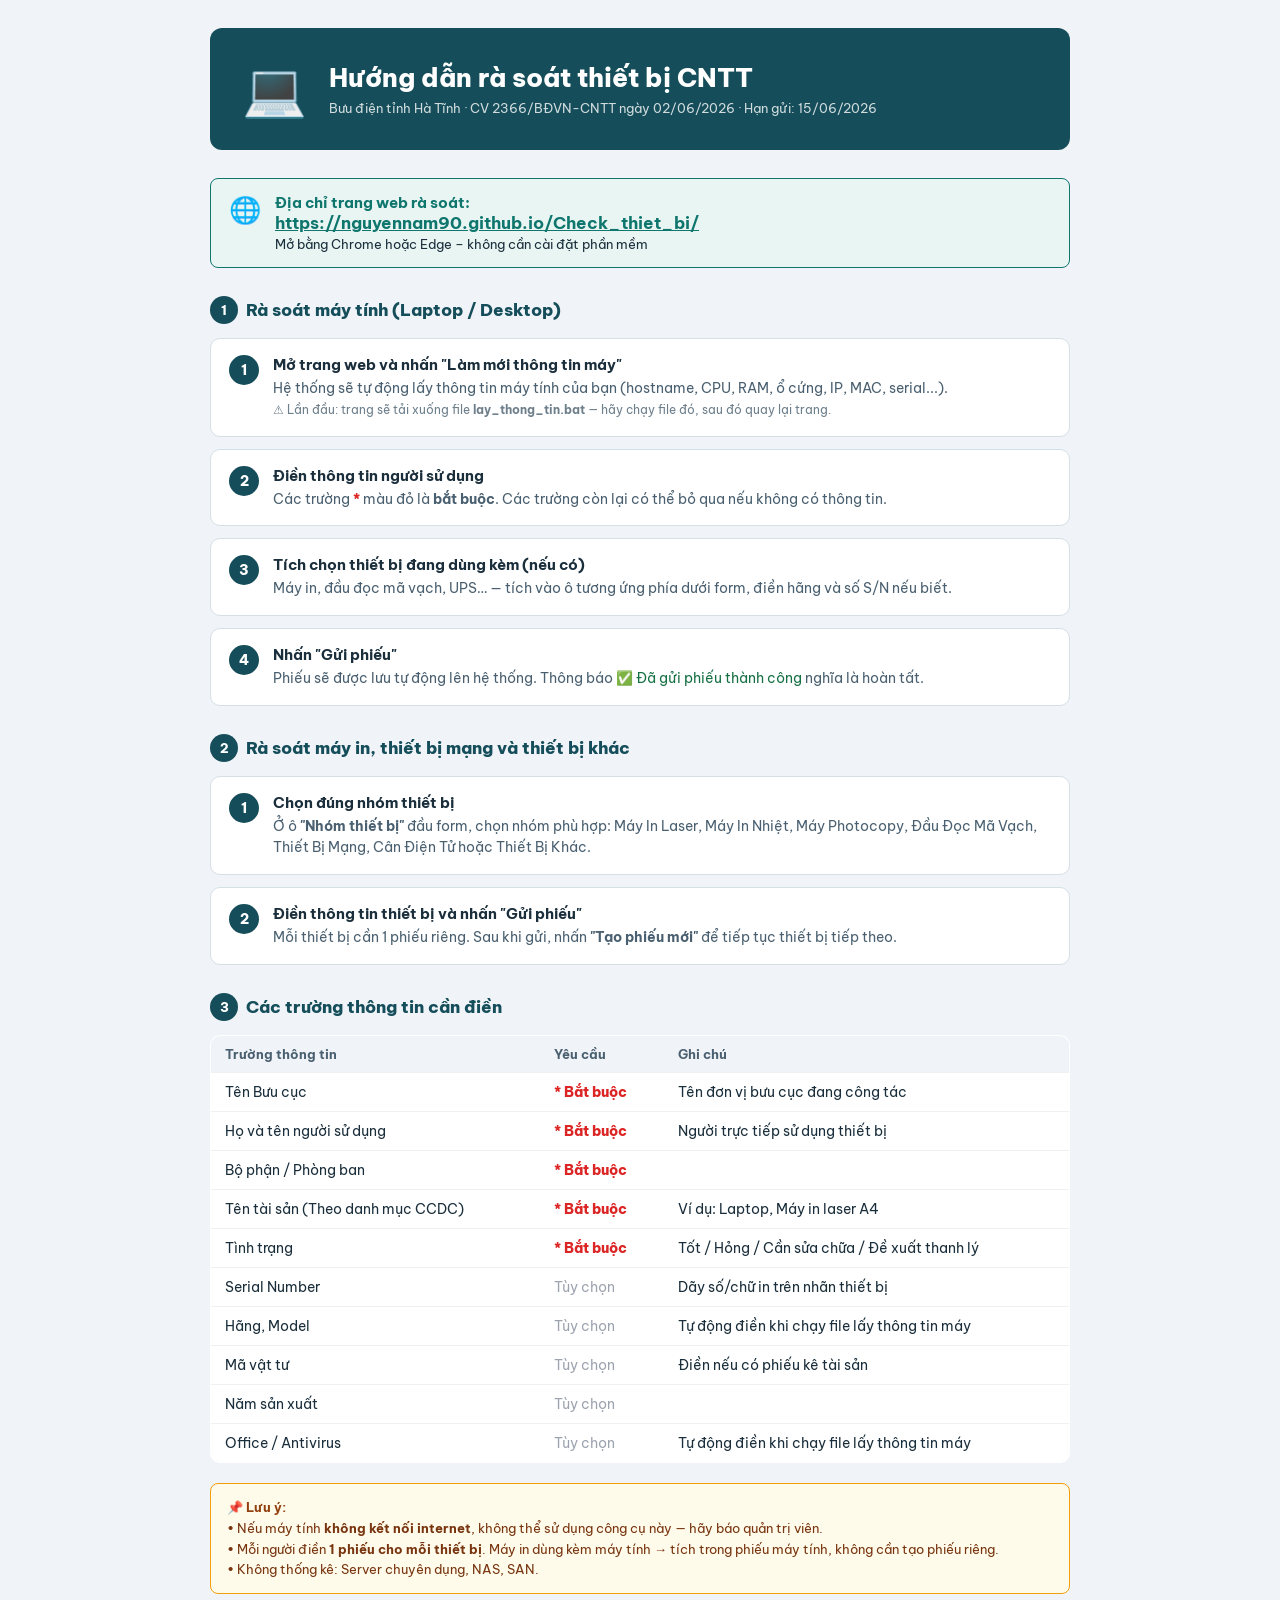
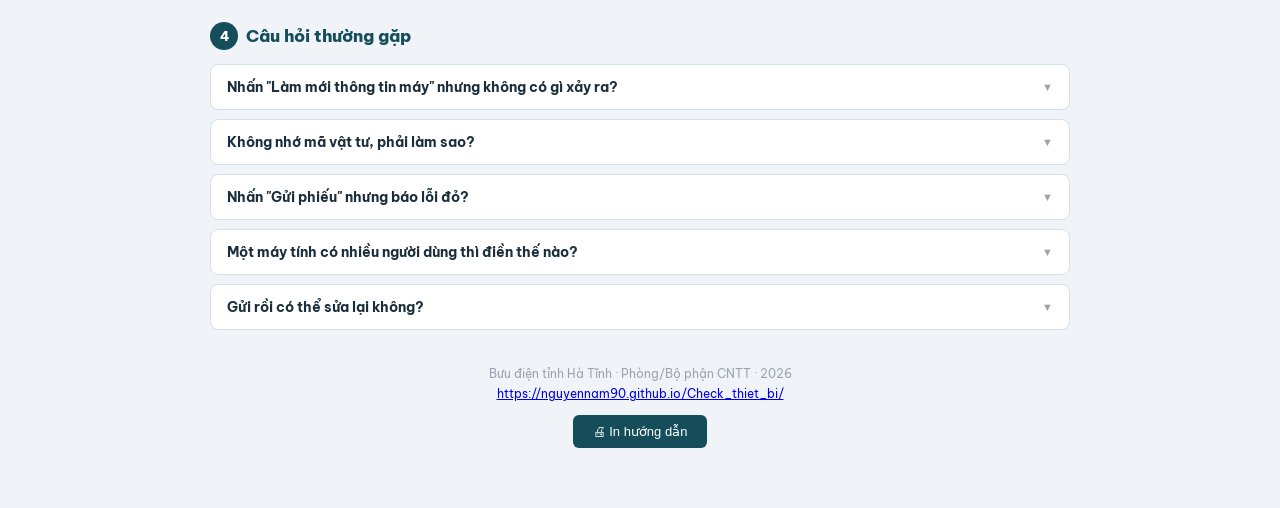
==== static/huong_dan.html @ 69546952 "Cap nhat: bo Bat buoc Mavattv/Namsanxuat/Office, them validation, them trang huong dan" ====
<!DOCTYPE html>
<html lang="vi">
<head>
<meta charset="utf-8"/>
<meta name="viewport" content="width=device-width,initial-scale=1"/>
<title>Hướng dẫn rà soát thiết bị CNTT – Bưu điện tỉnh Hà Tĩnh</title>
<style>
  @import url('https://fonts.googleapis.com/css2?family=Be+Vietnam+Pro:wght@400;600;700;800&display=swap');
  *{box-sizing:border-box;margin:0;padding:0}
  body{font-family:'Be Vietnam Pro',Arial,sans-serif;background:#f0f4f8;color:#1a2e3b;font-size:15px}
  .page{max-width:900px;margin:0 auto;padding:28px 20px 60px}

  /* Header */
  .hdr{background:#154e5a;color:#fff;border-radius:12px;padding:28px 32px;margin-bottom:28px;display:flex;align-items:center;gap:22px}
  .hdr-icon{font-size:52px;flex:0 0 auto}
  .hdr h1{font-size:26px;font-weight:800;line-height:1.2}
  .hdr p{margin-top:6px;opacity:.8;font-size:13px}

  /* Alert box */
  .alert{border-radius:8px;padding:14px 18px;margin-bottom:22px;display:flex;gap:14px;align-items:flex-start}
  .alert-url{background:#e8f5f3;border:1.5px solid #0f766e}
  .alert-url .icon{font-size:26px}
  .alert-url strong{color:#0f766e;font-size:15px}
  .alert-url a{color:#0f766e;font-weight:700;font-size:17px;word-break:break-all}

  /* Steps */
  h2{font-size:17px;font-weight:800;margin:28px 0 14px;color:#154e5a;display:flex;align-items:center;gap:8px}
  h2::before{content:attr(data-n);display:inline-flex;align-items:center;justify-content:center;
    width:28px;height:28px;border-radius:50%;background:#154e5a;color:#fff;font-size:13px;flex:0 0 auto}

  .steps{display:grid;gap:12px}
  .step{background:#fff;border:1px solid #d4dfe6;border-radius:10px;padding:16px 18px;
        display:flex;align-items:flex-start;gap:14px}
  .step-num{flex:0 0 auto;width:30px;height:30px;border-radius:50%;background:#154e5a;
             color:#fff;font-weight:800;font-size:14px;display:flex;align-items:center;justify-content:center}
  .step-body strong{font-size:15px;font-weight:700;display:block;margin-bottom:4px}
  .step-body p,.step-body small{color:#4a6070;font-size:13.5px;line-height:1.55}
  .step-body small{font-size:12px;opacity:.8}

  /* Required table */
  table{width:100%;border-collapse:collapse;background:#fff;border-radius:10px;overflow:hidden;
        border:1px solid #d4dfe6;margin-top:4px}
  th{background:#f0f4f8;padding:10px 14px;text-align:left;font-size:13px;color:#4a6070}
  td{padding:10px 14px;border-top:1px solid #edf1f4;font-size:13.5px;vertical-align:top}
  .req{color:#dc2626;font-weight:800} /* bắt buộc */
  .opt{color:#9ca3af}               /* tùy chọn */

  /* Note */
  .note{background:#fffbeb;border:1.5px solid #f59e0b;border-radius:8px;padding:13px 16px;
        margin-top:20px;font-size:13px;line-height:1.6;color:#78350f}
  .note strong{color:#92400e}

  /* FAQ */
  details{background:#fff;border:1px solid #d4dfe6;border-radius:8px;margin-bottom:9px;overflow:hidden}
  summary{padding:13px 16px;font-weight:700;cursor:pointer;font-size:14px;list-style:none;
          display:flex;justify-content:space-between;align-items:center}
  summary::after{content:'▼';font-size:11px;color:#9ca3af}
  details[open] summary::after{content:'▲'}
  details p{padding:4px 16px 14px;color:#4a6070;font-size:13.5px;line-height:1.6}

  /* Footer */
  .footer{margin-top:36px;text-align:center;font-size:12px;color:#9ca3af}

  @media print{body{background:#fff}.page{padding:0}
    .hdr{border-radius:0}.no-print{display:none}}
</style>
</head>
<body>
<div class="page">

  <!-- Header -->
  <div class="hdr">
    <div class="hdr-icon">💻</div>
    <div>
      <h1>Hướng dẫn rà soát thiết bị CNTT</h1>
      <p>Bưu điện tỉnh Hà Tĩnh · CV 2366/BĐVN-CNTT ngày 02/06/2026 · Hạn gửi: 15/06/2026</p>
    </div>
  </div>

  <!-- URL Box -->
  <div class="alert alert-url">
    <div class="icon">🌐</div>
    <div>
      <strong>Địa chỉ trang web rà soát:</strong><br>
      <a href="https://nguyennam90.github.io/Check_thiet_bi/" target="_blank">
        https://nguyennam90.github.io/Check_thiet_bi/
      </a><br>
      <small>Mở bằng Chrome hoặc Edge – không cần cài đặt phần mềm</small>
    </div>
  </div>

  <!-- PHẦN 1: Máy tính -->
  <h2 data-n="1">Rà soát máy tính (Laptop / Desktop)</h2>
  <div class="steps">

    <div class="step">
      <div class="step-num">1</div>
      <div class="step-body">
        <strong>Mở trang web và nhấn "Làm mới thông tin máy"</strong>
        <p>Hệ thống sẽ tự động lấy thông tin máy tính của bạn (hostname, CPU, RAM, ổ cứng, IP, MAC, serial...).</p>
        <small>⚠ Lần đầu: trang sẽ tải xuống file <b>lay_thong_tin.bat</b> — hãy chạy file đó, sau đó quay lại trang.</small>
      </div>
    </div>

    <div class="step">
      <div class="step-num">2</div>
      <div class="step-body">
        <strong>Điền thông tin người sử dụng</strong>
        <p>Các trường <span class="req">*</span> màu đỏ là <b>bắt buộc</b>. Các trường còn lại có thể bỏ qua nếu không có thông tin.</p>
      </div>
    </div>

    <div class="step">
      <div class="step-num">3</div>
      <div class="step-body">
        <strong>Tích chọn thiết bị đang dùng kèm (nếu có)</strong>
        <p>Máy in, đầu đọc mã vạch, UPS… — tích vào ô tương ứng phía dưới form, điền hãng và số S/N nếu biết.</p>
      </div>
    </div>

    <div class="step">
      <div class="step-num">4</div>
      <div class="step-body">
        <strong>Nhấn "Gửi phiếu"</strong>
        <p>Phiếu sẽ được lưu tự động lên hệ thống. Thông báo <span style="color:#167044">✅ Đã gửi phiếu thành công</span> nghĩa là hoàn tất.</p>
      </div>
    </div>

  </div>

  <!-- PHẦN 2: Thiết bị khác -->
  <h2 data-n="2">Rà soát máy in, thiết bị mạng và thiết bị khác</h2>
  <div class="steps">

    <div class="step">
      <div class="step-num">1</div>
      <div class="step-body">
        <strong>Chọn đúng nhóm thiết bị</strong>
        <p>Ở ô <b>"Nhóm thiết bị"</b> đầu form, chọn nhóm phù hợp: Máy In Laser, Máy In Nhiệt, Máy Photocopy, Đầu Đọc Mã Vạch, Thiết Bị Mạng, Cân Điện Tử hoặc Thiết Bị Khác.</p>
      </div>
    </div>

    <div class="step">
      <div class="step-num">2</div>
      <div class="step-body">
        <strong>Điền thông tin thiết bị và nhấn "Gửi phiếu"</strong>
        <p>Mỗi thiết bị cần 1 phiếu riêng. Sau khi gửi, nhấn <b>"Tạo phiếu mới"</b> để tiếp tục thiết bị tiếp theo.</p>
      </div>
    </div>

  </div>

  <!-- Bảng trường bắt buộc -->
  <h2 data-n="3">Các trường thông tin cần điền</h2>
  <table>
    <tr><th>Trường thông tin</th><th>Yêu cầu</th><th>Ghi chú</th></tr>
    <tr><td>Tên Bưu cục</td><td><span class="req">* Bắt buộc</span></td><td>Tên đơn vị bưu cục đang công tác</td></tr>
    <tr><td>Họ và tên người sử dụng</td><td><span class="req">* Bắt buộc</span></td><td>Người trực tiếp sử dụng thiết bị</td></tr>
    <tr><td>Bộ phận / Phòng ban</td><td><span class="req">* Bắt buộc</span></td><td></td></tr>
    <tr><td>Tên tài sản (Theo danh mục CCDC)</td><td><span class="req">* Bắt buộc</span></td><td>Ví dụ: Laptop, Máy in laser A4</td></tr>
    <tr><td>Tình trạng</td><td><span class="req">* Bắt buộc</span></td><td>Tốt / Hỏng / Cần sửa chữa / Đề xuất thanh lý</td></tr>
    <tr><td>Serial Number</td><td><span class="opt">Tùy chọn</span></td><td>Dãy số/chữ in trên nhãn thiết bị</td></tr>
    <tr><td>Hãng, Model</td><td><span class="opt">Tùy chọn</span></td><td>Tự động điền khi chạy file lấy thông tin máy</td></tr>
    <tr><td>Mã vật tư</td><td><span class="opt">Tùy chọn</span></td><td>Điền nếu có phiếu kê tài sản</td></tr>
    <tr><td>Năm sản xuất</td><td><span class="opt">Tùy chọn</span></td><td></td></tr>
    <tr><td>Office / Antivirus</td><td><span class="opt">Tùy chọn</span></td><td>Tự động điền khi chạy file lấy thông tin máy</td></tr>
  </table>

  <!-- Lưu ý -->
  <div class="note">
    <strong>📌 Lưu ý:</strong><br>
    • Nếu máy tính <b>không kết nối internet</b>, không thể sử dụng công cụ này — hãy báo quản trị viên.<br>
    • Mỗi người điền <b>1 phiếu cho mỗi thiết bị</b>. Máy in dùng kèm máy tính → tích trong phiếu máy tính, không cần tạo phiếu riêng.<br>
    • Không thống kê: Server chuyên dụng, NAS, SAN.
  </div>

  <!-- FAQ -->
  <h2 data-n="4">Câu hỏi thường gặp</h2>

  <details>
    <summary>Nhấn "Làm mới thông tin máy" nhưng không có gì xảy ra?</summary>
    <p>Trang sẽ tải xuống file <b>lay_thong_tin.bat</b>. Hãy mở thư mục Downloads, chạy file đó. Nếu Windows hỏi xác nhận, chọn <b>"Run anyway"</b>. Sau khi chạy xong, quay lại trang và nhấn nút một lần nữa.</p>
  </details>

  <details>
    <summary>Không nhớ mã vật tư, phải làm sao?</summary>
    <p>Trường <b>Mã vật tư</b> <b>không bắt buộc</b>. Bạn có thể để trống và tiếp tục gửi phiếu bình thường.</p>
  </details>

  <details>
    <summary>Nhấn "Gửi phiếu" nhưng báo lỗi đỏ?</summary>
    <p>Kiểm tra lại các trường có dấu <span class="req">*</span> — đảm bảo đã điền đầy đủ. Nếu vẫn lỗi, liên hệ quản trị viên để kiểm tra token ghi dữ liệu.</p>
  </details>

  <details>
    <summary>Một máy tính có nhiều người dùng thì điền thế nào?</summary>
    <p>Chỉ điền thông tin người <b>chính</b> đang sử dụng máy hiện tại. Nếu máy dùng chung nhưng không có người phụ trách, ghi <b>"Dùng chung"</b> ở ô Họ và tên.</p>
  </details>

  <details>
    <summary>Gửi rồi có thể sửa lại không?</summary>
    <p>Liên hệ quản trị viên CNTT để được sửa phiếu đã gửi.</p>
  </details>

  <!-- Footer -->
  <div class="footer no-print">
    <p>Bưu điện tỉnh Hà Tĩnh · Phòng/Bộ phận CNTT · 2026</p>
    <p style="margin-top:5px"><a href="https://nguyennam90.github.io/Check_thiet_bi/" target="_blank">https://nguyennam90.github.io/Check_thiet_bi/</a></p>
    <button onclick="window.print()" style="margin-top:14px;padding:9px 20px;background:#154e5a;color:#fff;border:0;border-radius:6px;cursor:pointer;font-size:13px">🖨 In hướng dẫn</button>
  </div>

</div>
</body>
</html>
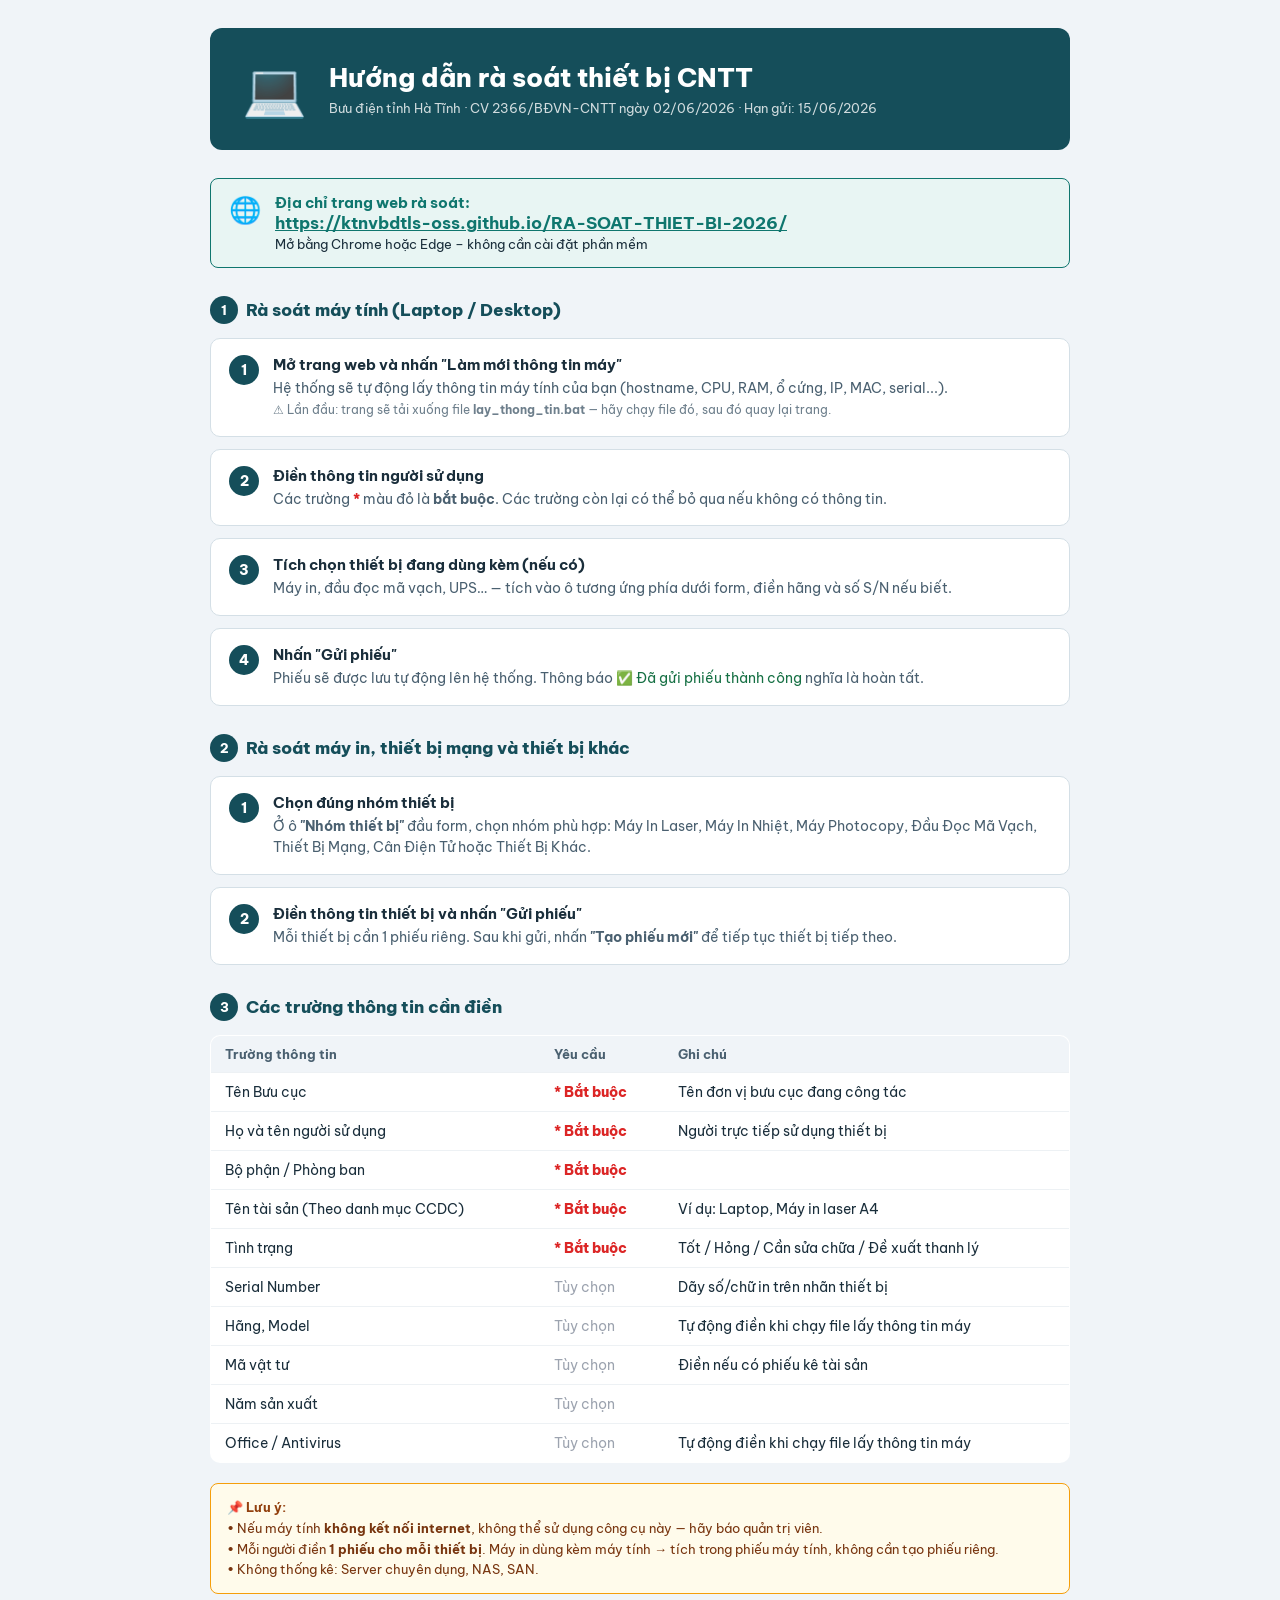
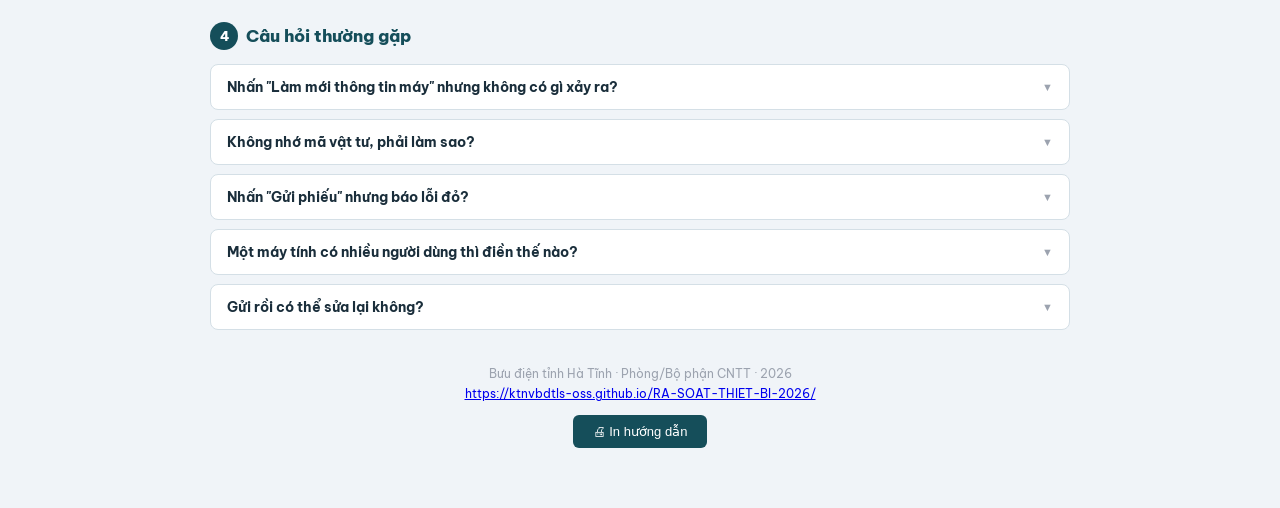
==== commit 34466c22: "Update huong_dan.html" ====
--- a/static/huong_dan.html
+++ b/static/huong_dan.html
@@ -82,8 +82,8 @@
     <div class="icon">🌐</div>
     <div>
       <strong>Địa chỉ trang web rà soát:</strong><br>
-      <a href="https://nguyennam90.github.io/Check_thiet_bi/" target="_blank">
-        https://nguyennam90.github.io/Check_thiet_bi/
+      <a href="https://ktnvbdtls-oss.github.io/RA-SOAT-THIET-BI-2026/" target="_blank">
+        https://ktnvbdtls-oss.github.io/RA-SOAT-THIET-BI-2026/
       </a><br>
       <small>Mở bằng Chrome hoặc Edge – không cần cài đặt phần mềm</small>
     </div>
@@ -205,7 +205,7 @@
   <!-- Footer -->
   <div class="footer no-print">
     <p>Bưu điện tỉnh Hà Tĩnh · Phòng/Bộ phận CNTT · 2026</p>
-    <p style="margin-top:5px"><a href="https://nguyennam90.github.io/Check_thiet_bi/" target="_blank">https://nguyennam90.github.io/Check_thiet_bi/</a></p>
+    <p style="margin-top:5px"><a href="https://ktnvbdtls-oss.github.io/RA-SOAT-THIET-BI-2026/" target="_blank">https://ktnvbdtls-oss.github.io/RA-SOAT-THIET-BI-2026/</a></p>
     <button onclick="window.print()" style="margin-top:14px;padding:9px 20px;background:#154e5a;color:#fff;border:0;border-radius:6px;cursor:pointer;font-size:13px">🖨 In hướng dẫn</button>
   </div>
 
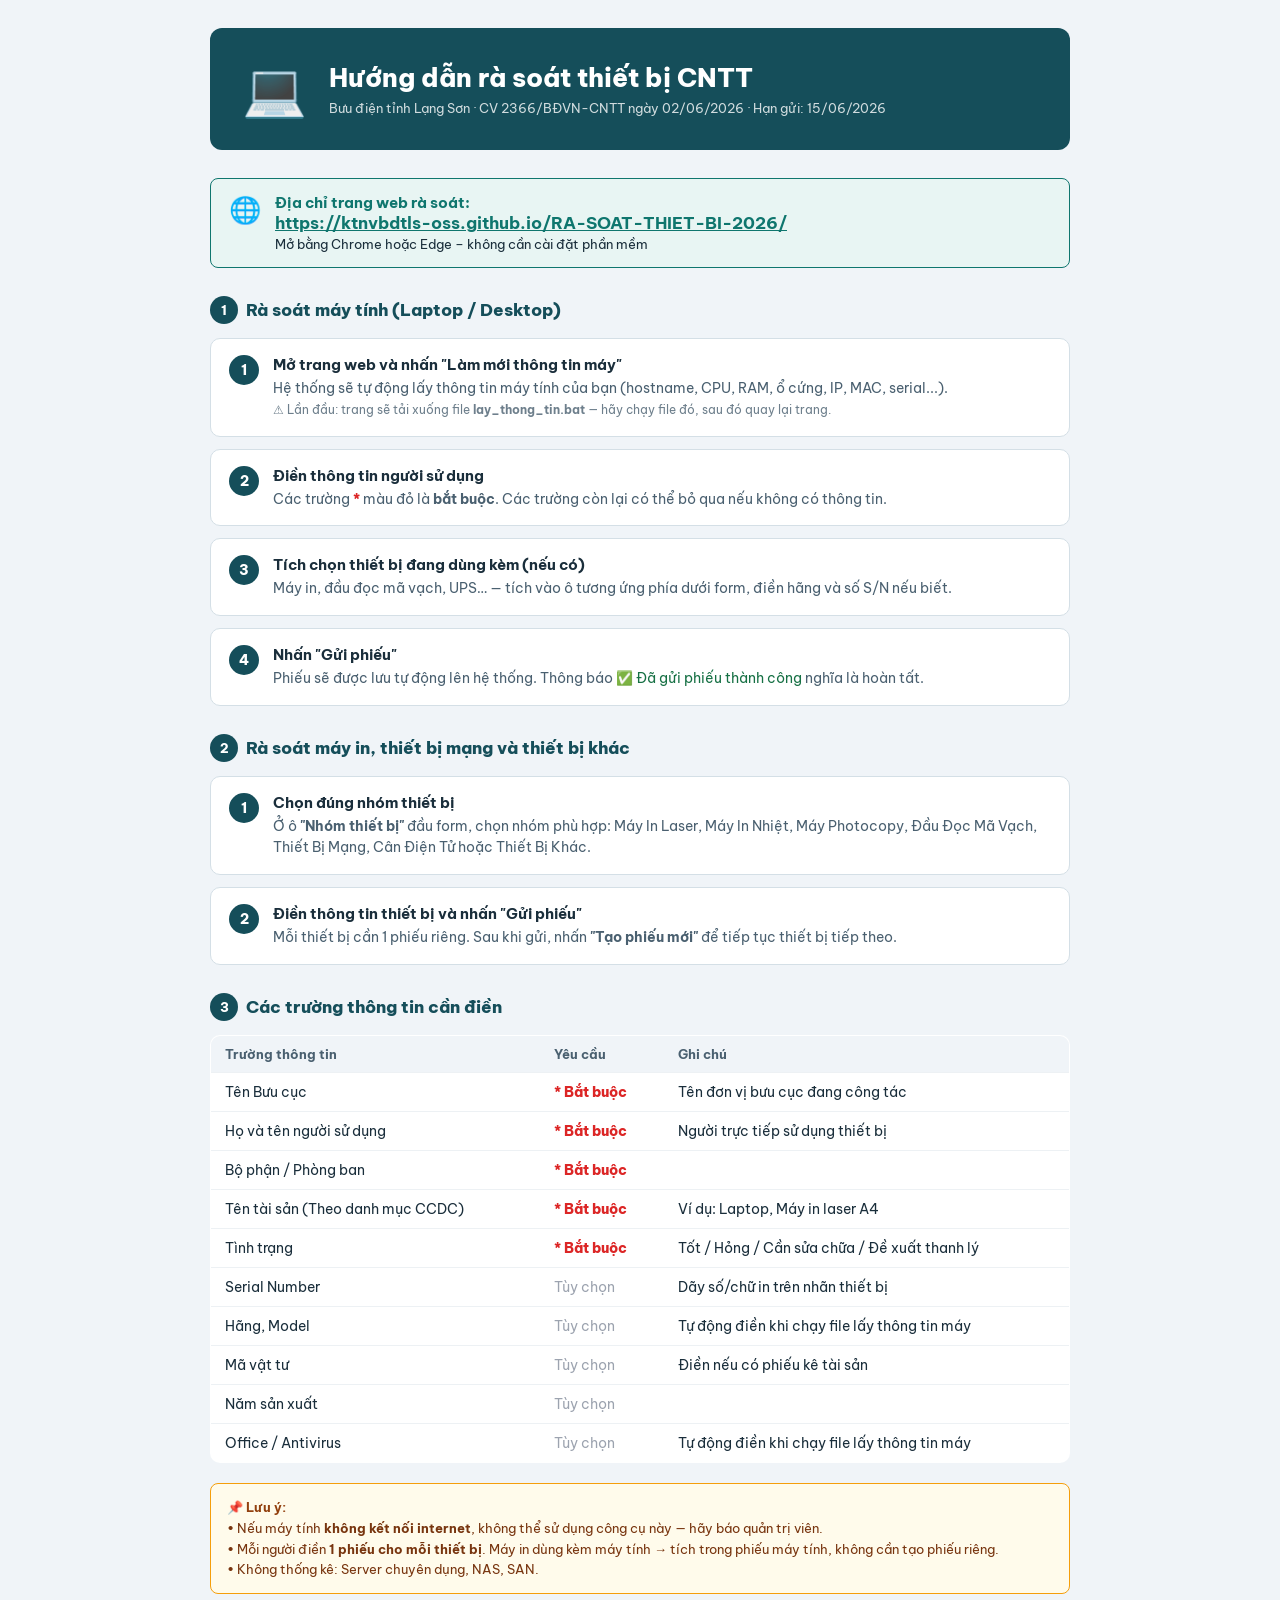
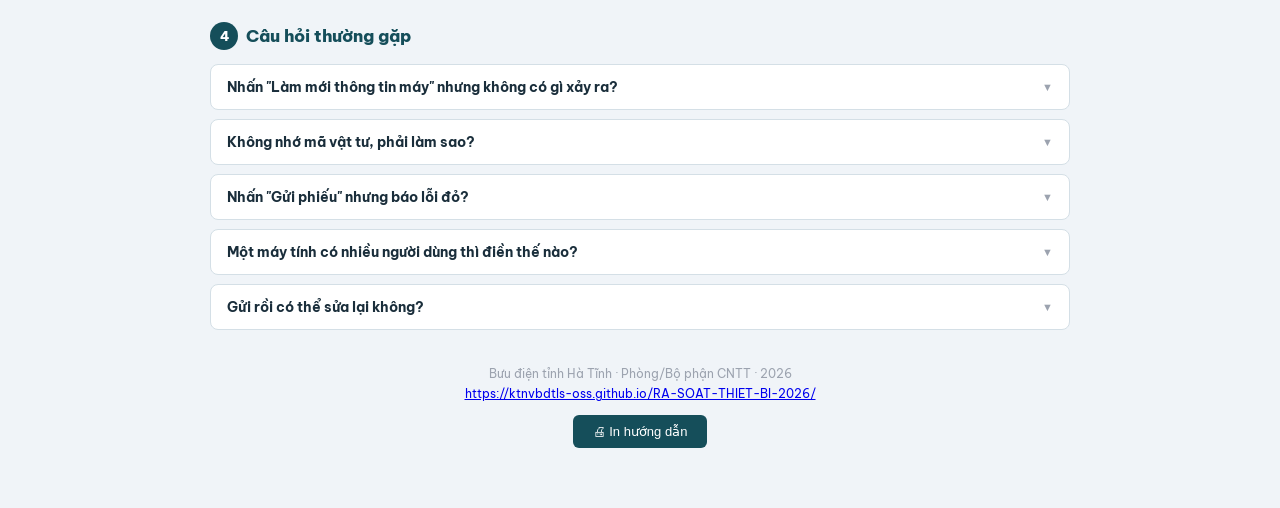
==== commit 55f5aaf5: "Update huong_dan.html" ====
--- a/static/huong_dan.html
+++ b/static/huong_dan.html
@@ -3,7 +3,7 @@
 <head>
 <meta charset="utf-8"/>
 <meta name="viewport" content="width=device-width,initial-scale=1"/>
-<title>Hướng dẫn rà soát thiết bị CNTT – Bưu điện tỉnh Hà Tĩnh</title>
+<title>Hướng dẫn rà soát thiết bị CNTT – Bưu điện tỉnh Lạng Sơn</title>
 <style>
   @import url('https://fonts.googleapis.com/css2?family=Be+Vietnam+Pro:wght@400;600;700;800&display=swap');
   *{box-sizing:border-box;margin:0;padding:0}
@@ -73,7 +73,7 @@
     <div class="hdr-icon">💻</div>
     <div>
       <h1>Hướng dẫn rà soát thiết bị CNTT</h1>
-      <p>Bưu điện tỉnh Hà Tĩnh · CV 2366/BĐVN-CNTT ngày 02/06/2026 · Hạn gửi: 15/06/2026</p>
+      <p>Bưu điện tỉnh Lạng Sơn · CV 2366/BĐVN-CNTT ngày 02/06/2026 · Hạn gửi: 15/06/2026</p>
     </div>
   </div>
 
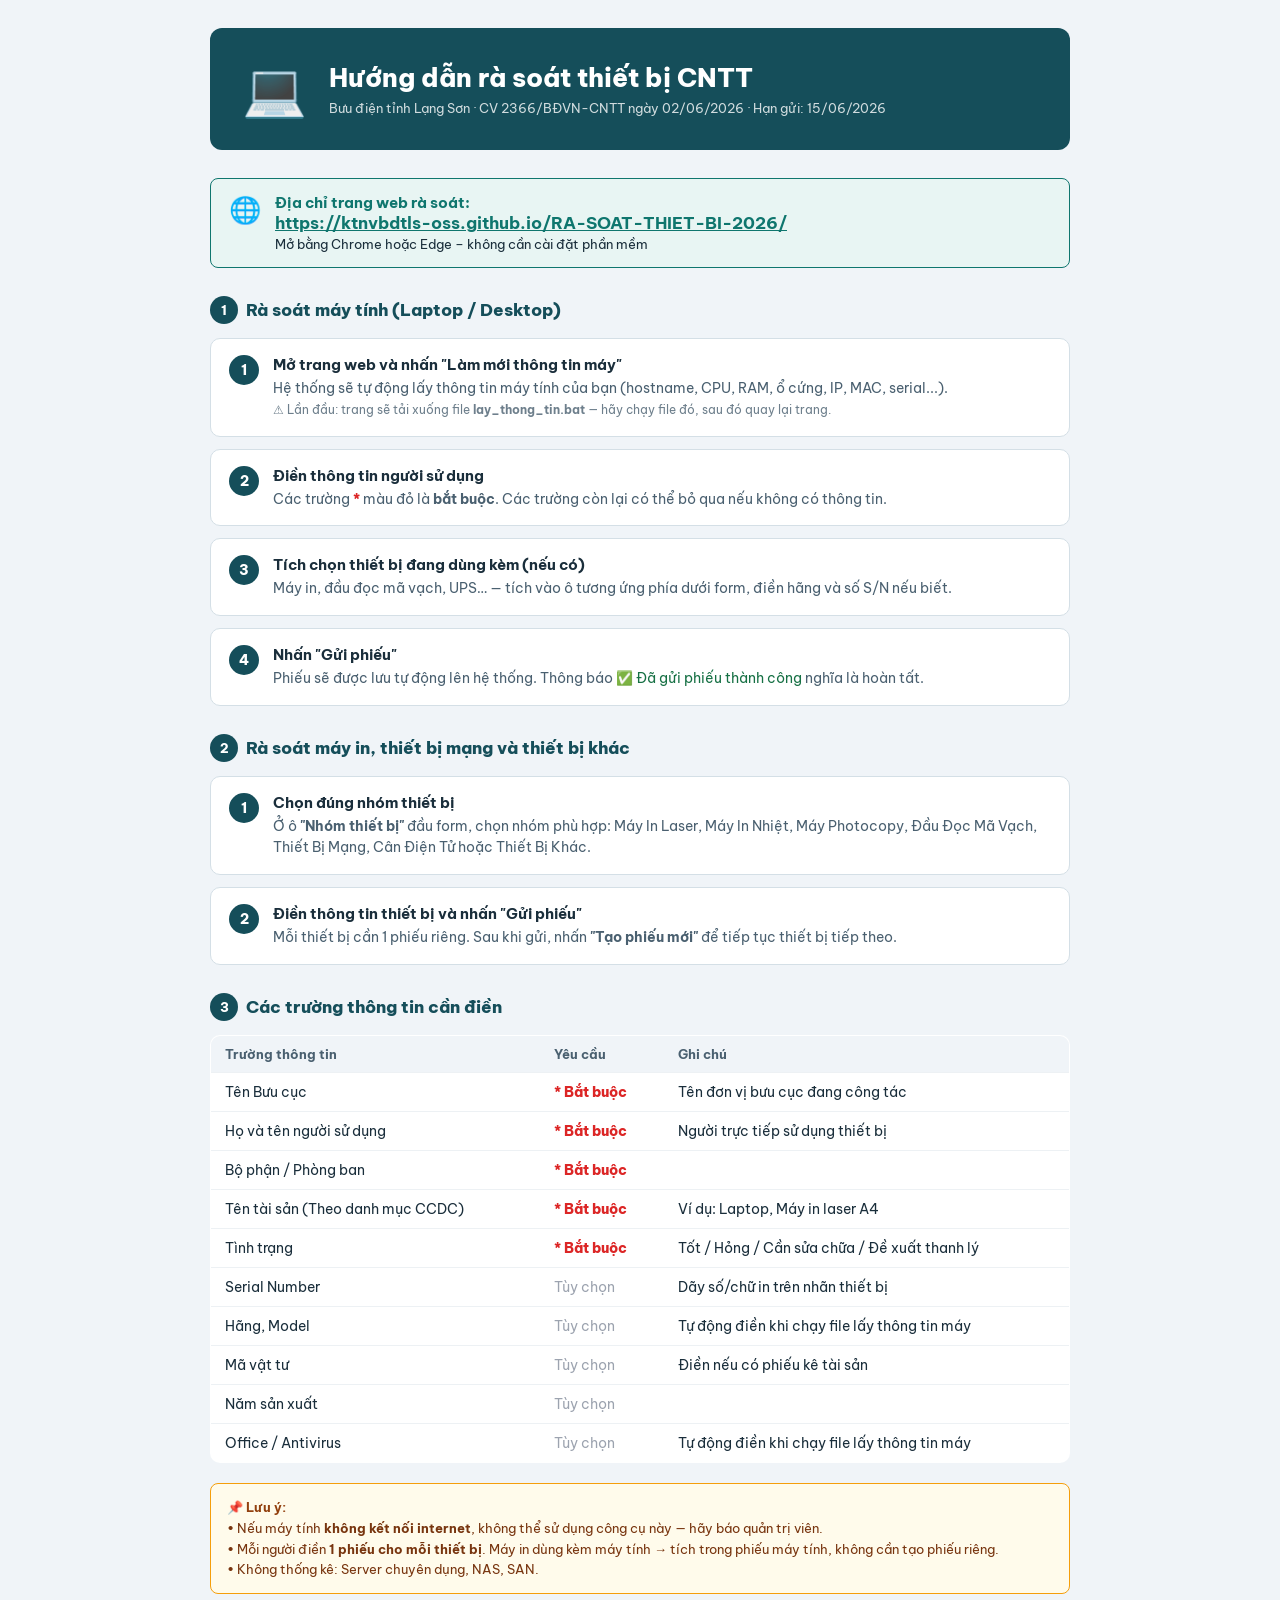
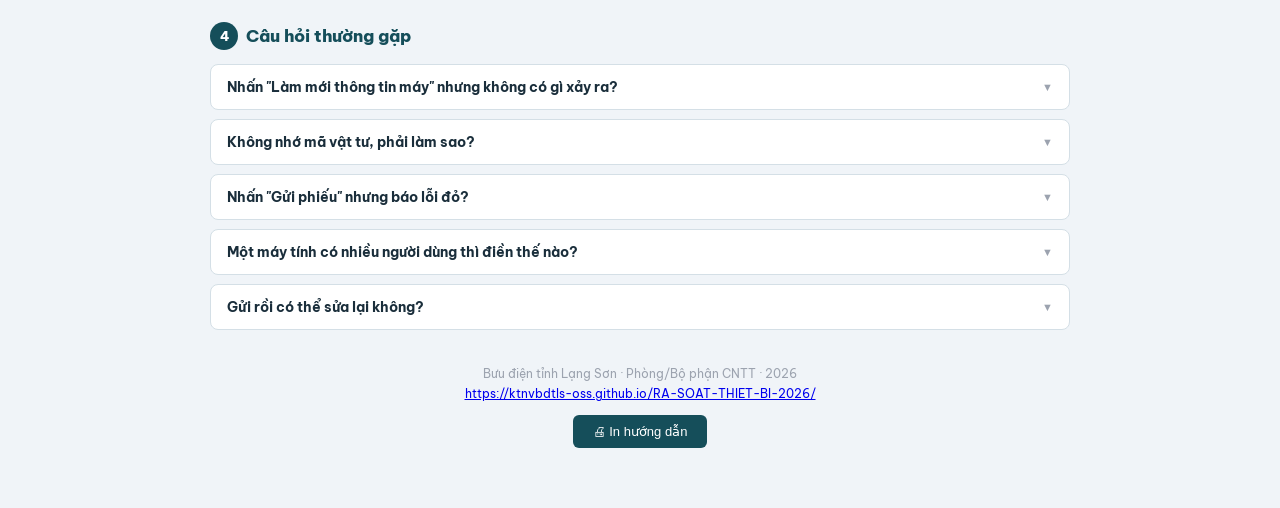
==== commit 1278c265: "Update huong_dan.html" ====
--- a/static/huong_dan.html
+++ b/static/huong_dan.html
@@ -204,7 +204,7 @@
 
   <!-- Footer -->
   <div class="footer no-print">
-    <p>Bưu điện tỉnh Hà Tĩnh · Phòng/Bộ phận CNTT · 2026</p>
+    <p>Bưu điện tỉnh Lạng Sơn · Phòng/Bộ phận CNTT · 2026</p>
     <p style="margin-top:5px"><a href="https://ktnvbdtls-oss.github.io/RA-SOAT-THIET-BI-2026/" target="_blank">https://ktnvbdtls-oss.github.io/RA-SOAT-THIET-BI-2026/</a></p>
     <button onclick="window.print()" style="margin-top:14px;padding:9px 20px;background:#154e5a;color:#fff;border:0;border-radius:6px;cursor:pointer;font-size:13px">🖨 In hướng dẫn</button>
   </div>
